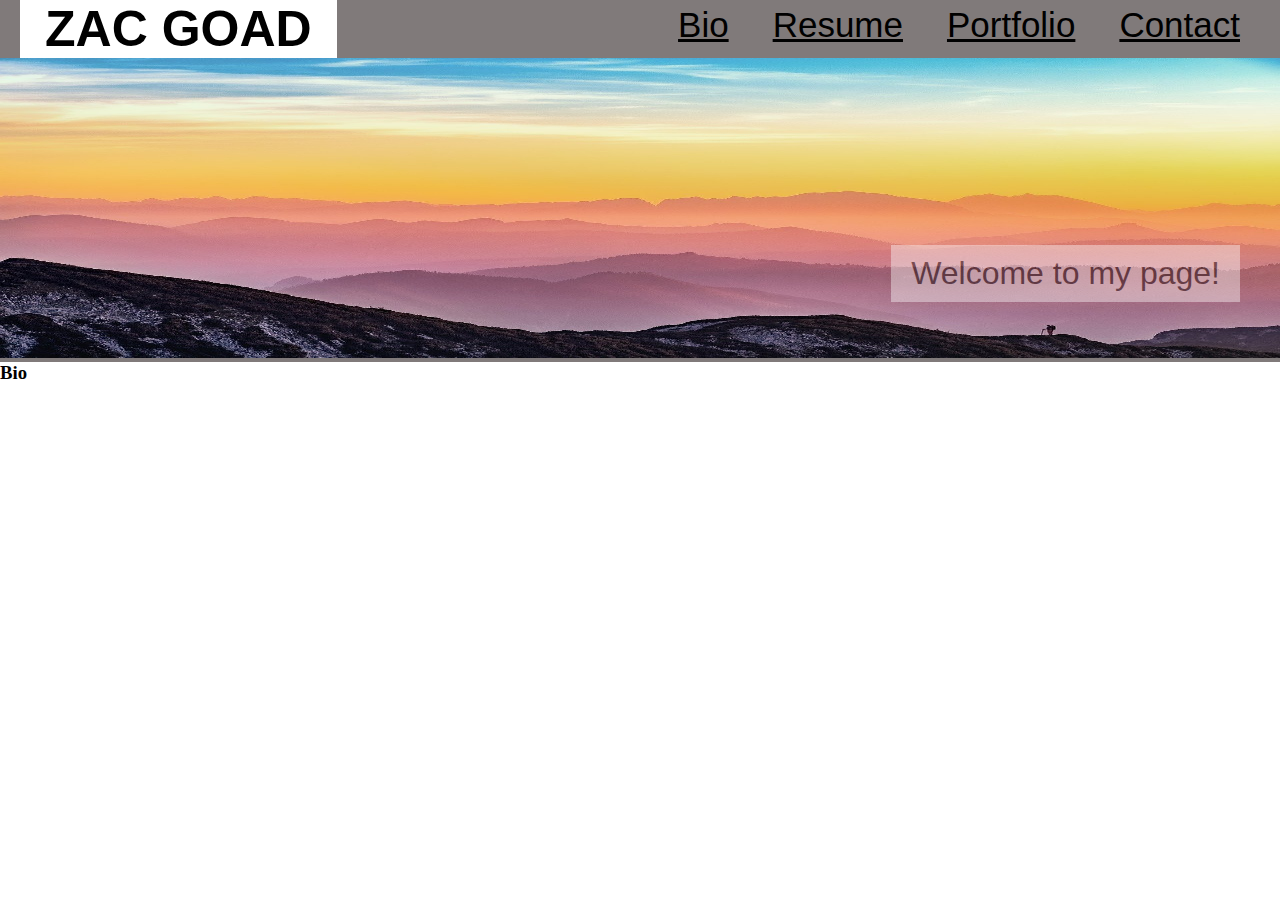
==== index.html @ 58ddbb9a "commit" ====
<!DOCTYPE html>
<html lang="en-us">

<head>
    <meta charset="UTF-8" />
    <link rel="stylesheet" href="./css/style.css">
    <title>Zac Goad Portfolio</title>
</head>

<body>
    <header>
        <h1>ZAC GOAD</h1>
            <nav>
                <ul>
                <li><a href="#">Bio</a></li>
                <li><a href="#">Resume</a></li>                  
                <li><a href="#">Portfolio</a></li>              
                <li><a href="#">Contact</a></li>
                </ul>
            </nav>
            <div>
                <img src="./images/mountains.jpg" alt="mountains">
                <p>Welcome to my page!</p>
            </div>
    </header>
    <section id="Bio" class="portfolio-body">
        <div>
            <h3>Bio</h3>
        </div>
        <div>
            <img src="">
        </div>

    </section>

</body>
---- css/style.css ----
* {
    box-sizing: border-box;
    padding: 0;
    margin: 0;
}

h1  {
    color: black;
    font-family: 'Gill Sans', sans-serif;
    padding: 25px;
    font-size: 50px;
    width: 100%;
    display: inline;
    background-color: white;
    margin: 20px;
}

header {
    background-color: rgb(128, 122, 122);
}

header nav {
    float: right;
    margin-right: 20px;
    height: 50px;
}

header nav ul li {
    margin: 20px;
    font-size: 35px;
    list-style-type: none;
    display: inline;
    line-height: 50px;
}
a {
    color: black;
    font-family: 'Gill Sans', sans-serif;
}

header div img {
    width: 100%;
    height: 300px;
}

header div {
    position: relative;
}

header div p {
    position: absolute;
    color: black;
    background-color: white;
    bottom: 60px;
    right: 40px;
    font-family: 'Gill Sans', sans-serif;
    padding: 10px 20px 10px 20px;
    font-size: 200%;
    opacity: 40%;
}
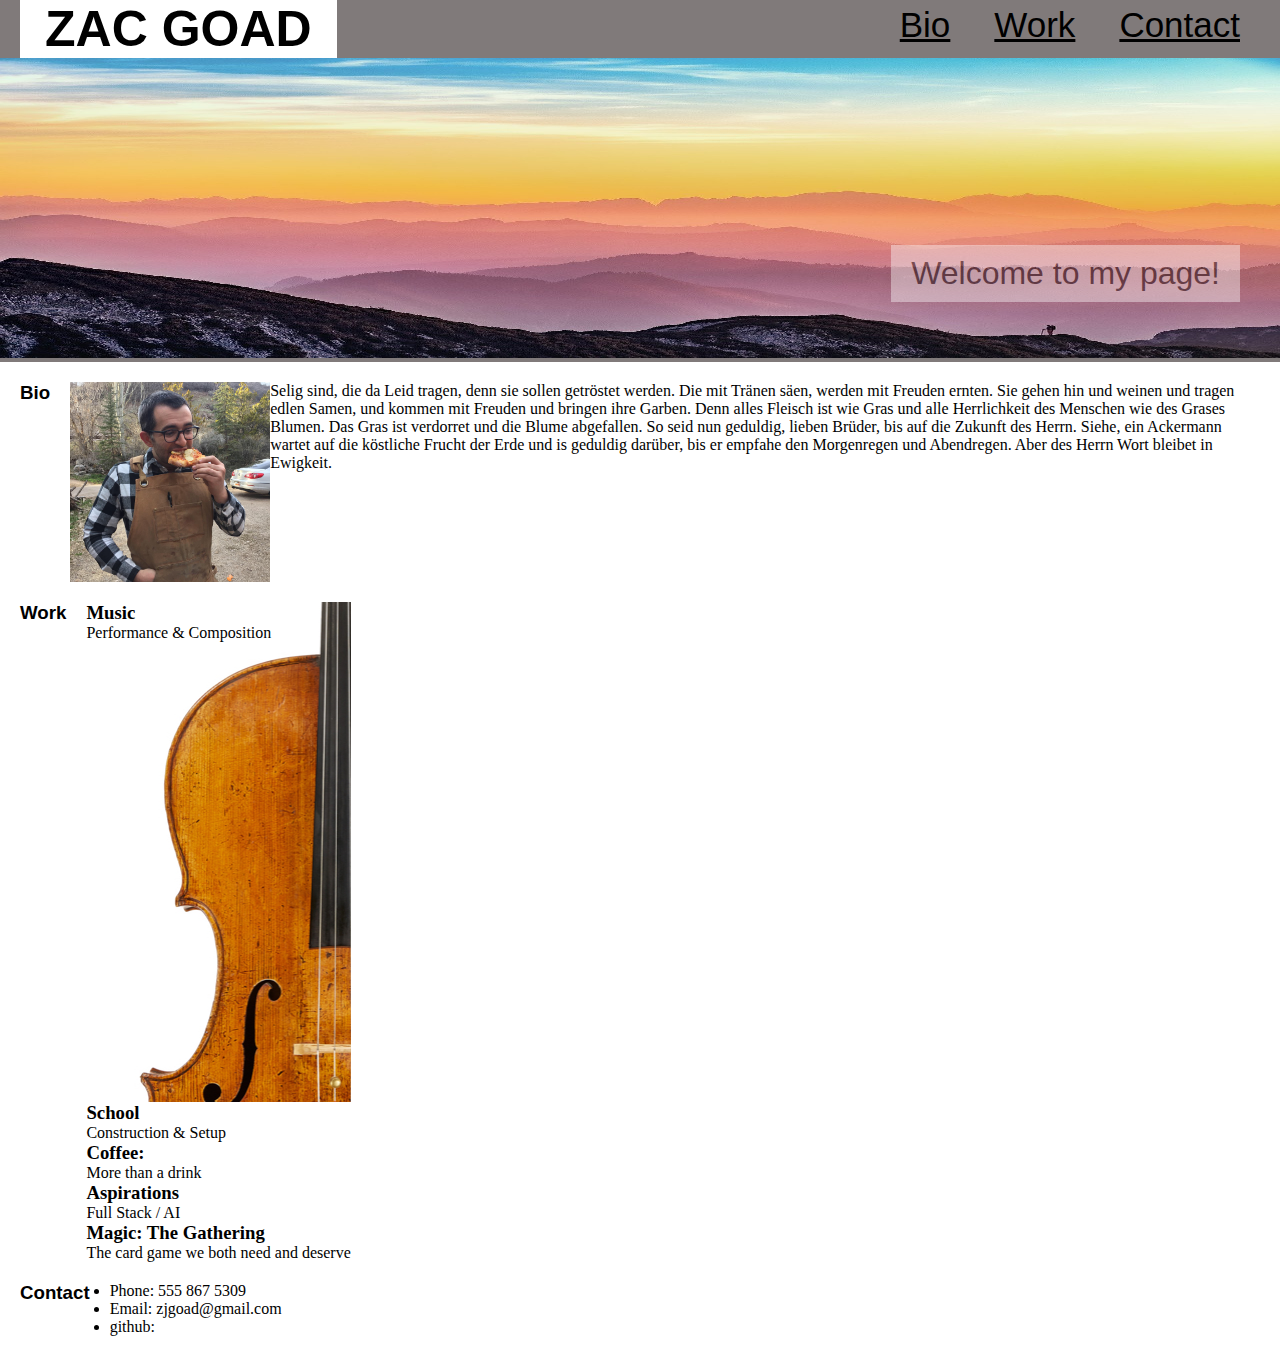
==== commit 04d15eee: "larger commit" ====
--- a/index.html
+++ b/index.html
@@ -12,10 +12,9 @@
         <h1>ZAC GOAD</h1>
             <nav>
                 <ul>
-                <li><a href="#">Bio</a></li>
-                <li><a href="#">Resume</a></li>                  
-                <li><a href="#">Portfolio</a></li>              
-                <li><a href="#">Contact</a></li>
+                <li><a href="#Bio">Bio</a></li>
+                <li><a href="#Work">Work</a></li>                                
+                <li><a href="#Contact">Contact</a></li>
                 </ul>
             </nav>
             <div>
@@ -24,13 +23,77 @@
             </div>
     </header>
     <section id="Bio" class="portfolio-body">
-        <div>
+        <div class="sectionid">
             <h3>Bio</h3>
         </div>
         <div>
-            <img src="">
+            <img src="./images/applepizza.JPG" alt="Zac eating pizza" class="mephoto">
         </div>
-
+        <p>
+            Selig sind, die da Leid tragen, denn sie sollen getröstet werden. Die mit Tränen säen, werden mit Freuden ernten.
+            Sie gehen hin und weinen und tragen edlen Samen, und kommen mit Freuden und bringen ihre Garben.
+            Denn alles Fleisch ist wie Gras und alle Herrlichkeit des Menschen wie des Grases Blumen. Das Gras ist verdorret und die Blume abgefallen.
+            So seid nun geduldig, lieben Brüder, bis auf die Zukunft des Herrn. Siehe, ein Ackermann wartet auf die köstliche Frucht der Erde und is geduldig darüber, bis er empfahe den Morgenregen und Abendregen.
+            Aber des Herrn Wort bleibet in Ewigkeit.
+        </p>
     </section>
-
-</body>+    <section id="Work" class="portfolio-body">
+        <div class="sectionid">
+            <h3>Work</h3>
+        </div>
+        <div class="cards">
+            <div id="music-card" class="main-card">
+                <a href="#" target="_blank"></a>
+                <div class="music-card-title">
+                    <h3>Music</h3>
+                    <p>Performance & Composition</p>
+                </div>
+            </div>
+            <div>
+                <div id="making-card" class="sub-card">
+                    <a href="#" target="_blank"></a>
+                    <div class="making-card-title">
+                        <h3>School</h3>
+                        <p>Construction & Setup</p>
+                    </div>
+                </div>
+            </div>
+            <div>
+                <div id="coffee-card" class="sub-card">
+                    <a href="#" target="_blank"></a>
+                    <div class="coffee-card-title">
+                        <h3>Coffee:</h3>
+                        <p>More than a drink</p>
+                    </div>
+                </div>
+            </div>
+            <div id="coding-card" class="sub-card">
+                <a href="#" target="_blank"></a>
+                <div class="coding-card-title">
+                    <h3>Aspirations</h3>
+                    <p>Full Stack / AI</p>
+                </div>
+            </div>
+            <div id="mtg-card" class="sub-card">
+                <a href="#" target="_blank"></a>
+                <div class="mtg-card-title">
+                    <h3>Magic: The Gathering</h3>
+                    <p>The card game we both need and deserve</p>
+                </div>
+            </div>
+        </div>
+    </section>
+    <section id="Contact" class="portfolio-body">
+        <div class="sectionid">
+            <h3>Contact</h3>
+        </div>
+        <div class="cards">
+            <ul>
+                <li>Phone: 555 867 5309</li>
+                <li>Email: zjgoad@gmail.com</li>
+                <li>github: <a href="https://github.com/zjg39"></a></li>
+            </ul>
+        </div>
+    </section>
+</body>
+</html>--- a/css/style.css
+++ b/css/style.css
@@ -56,4 +56,42 @@
     padding: 10px 20px 10px 20px;
     font-size: 200%;
     opacity: 40%;
+}
+
+.mephoto {
+    max-width: 200px;
+    height: auto;
+    float: left;
+}
+
+.sectionid {
+    text-align: right;
+    font-family: 'Gill Sans', sans-serif;
+    color: black;
+    padding-right: 20px;
+    font-size: 100%;
+}
+
+.portfolio-body {
+    display: flex;
+    flex-direction: row;
+    justify-content: flex-start;
+    margin: 20px;
+    width: auto;
+}
+
+.main-card {
+    display: flex;
+    position: relative;
+    height: 500px;
+    width: 100%;
+}
+
+.main-card:hover{
+    box-shadow: gray;
+}
+
+#music-card {
+    background-image: url(../images/tecchlercello.jpeg);
+    
 }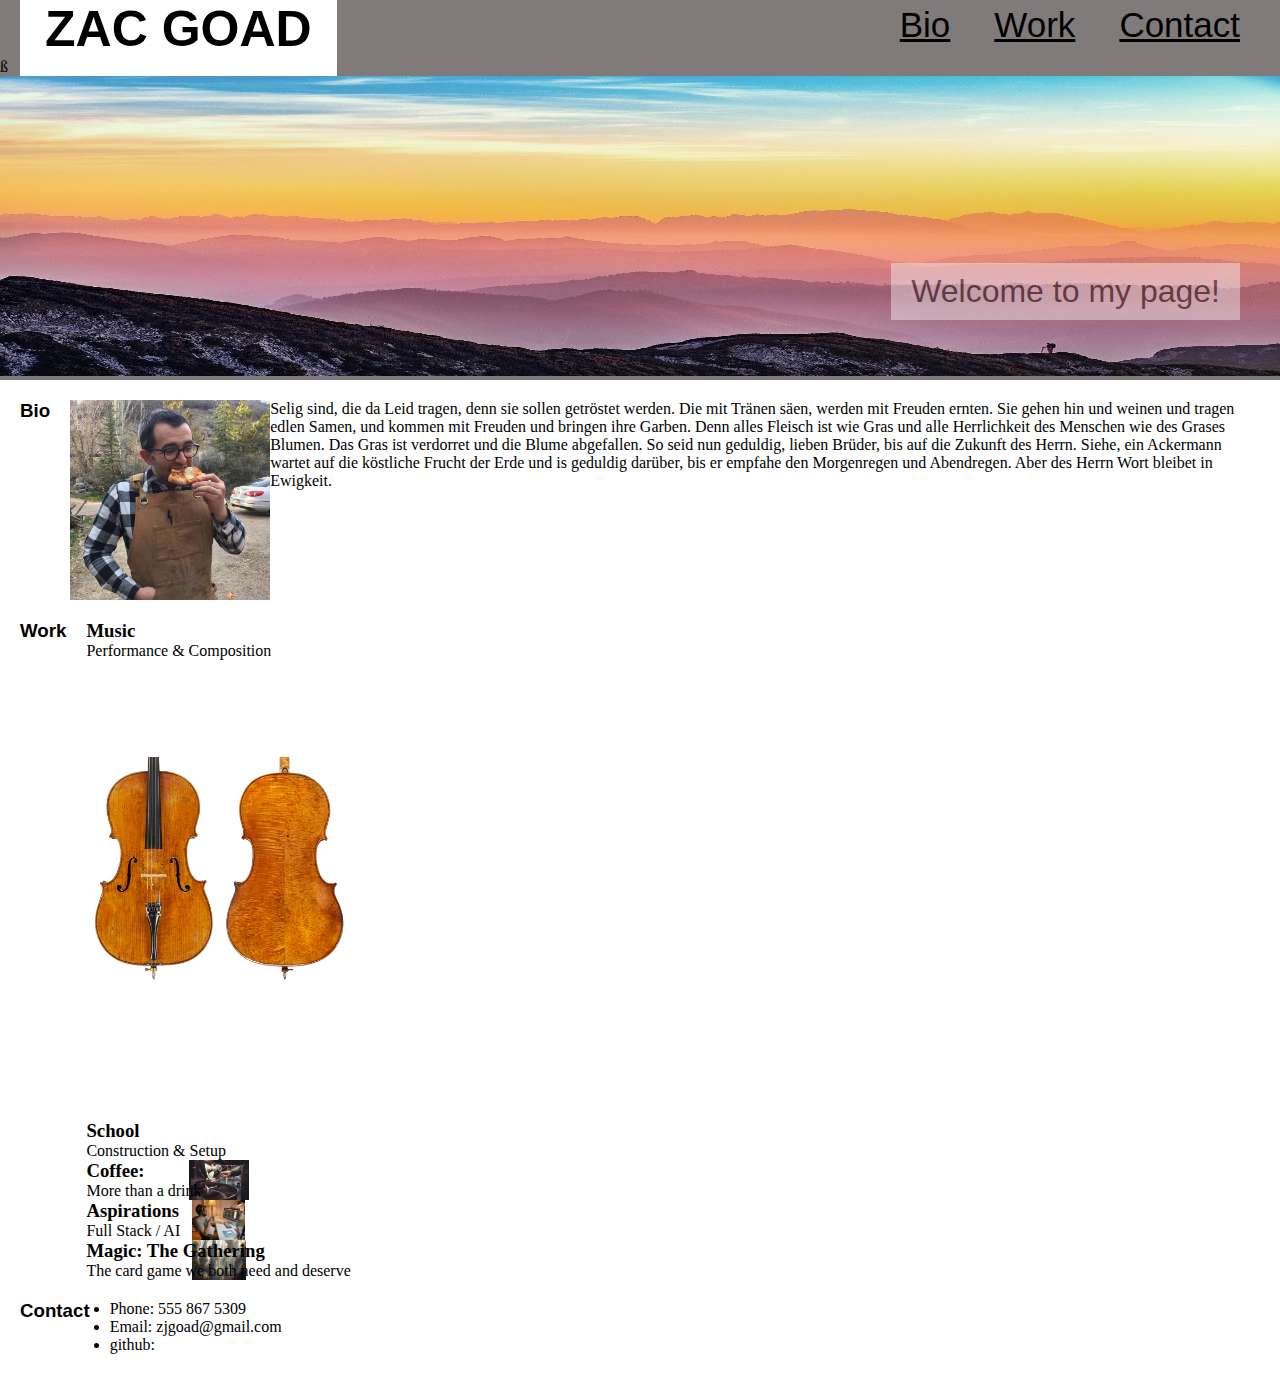
==== commit 26d473a5: "pictures" ====
--- a/index.html
+++ b/index.html
@@ -17,7 +17,7 @@
                 <li><a href="#Contact">Contact</a></li>
                 </ul>
             </nav>
-            <div>
+            <div>ß
                 <img src="./images/mountains.jpg" alt="mountains">
                 <p>Welcome to my page!</p>
             </div>
--- a/css/style.css
+++ b/css/style.css
@@ -85,13 +85,47 @@
     position: relative;
     height: 500px;
     width: 100%;
+    border-width: 5px solid;
+    border-color: honeydew;
+    box-shadow: inset rgb(185, 219, 230)
+
 }
 
 .main-card:hover{
-    box-shadow: gray;
+    box-shadow: none;
 }
 
 #music-card {
     background-image: url(../images/tecchlercello.jpeg);
-    
+    background-repeat: no-repeat;
+    background-size: contain;
+    background-position: center;
+}ß
+
+#making-card {
+    background-image: url(../images/stradpainting.jpeg);
+    background-repeat: no-repeat;
+    background-size: contain;
+    background-position: center;
+}
+
+#coffee-card {
+    background-image: url(../images/roaster.jpeg);
+    background-repeat: no-repeat;
+    background-size: contain;
+    background-position: center;
+}
+
+#coding-card {
+    background-image: url(../images/codingshot2.jpeg);
+    background-repeat: no-repeat;
+    background-size: contain;
+    background-position: center;
+}
+
+#mtg-card {
+    background-image: url(../images/ravnica.png);
+    background-repeat: no-repeat;
+    background-size: contain;
+    background-position: center;
 }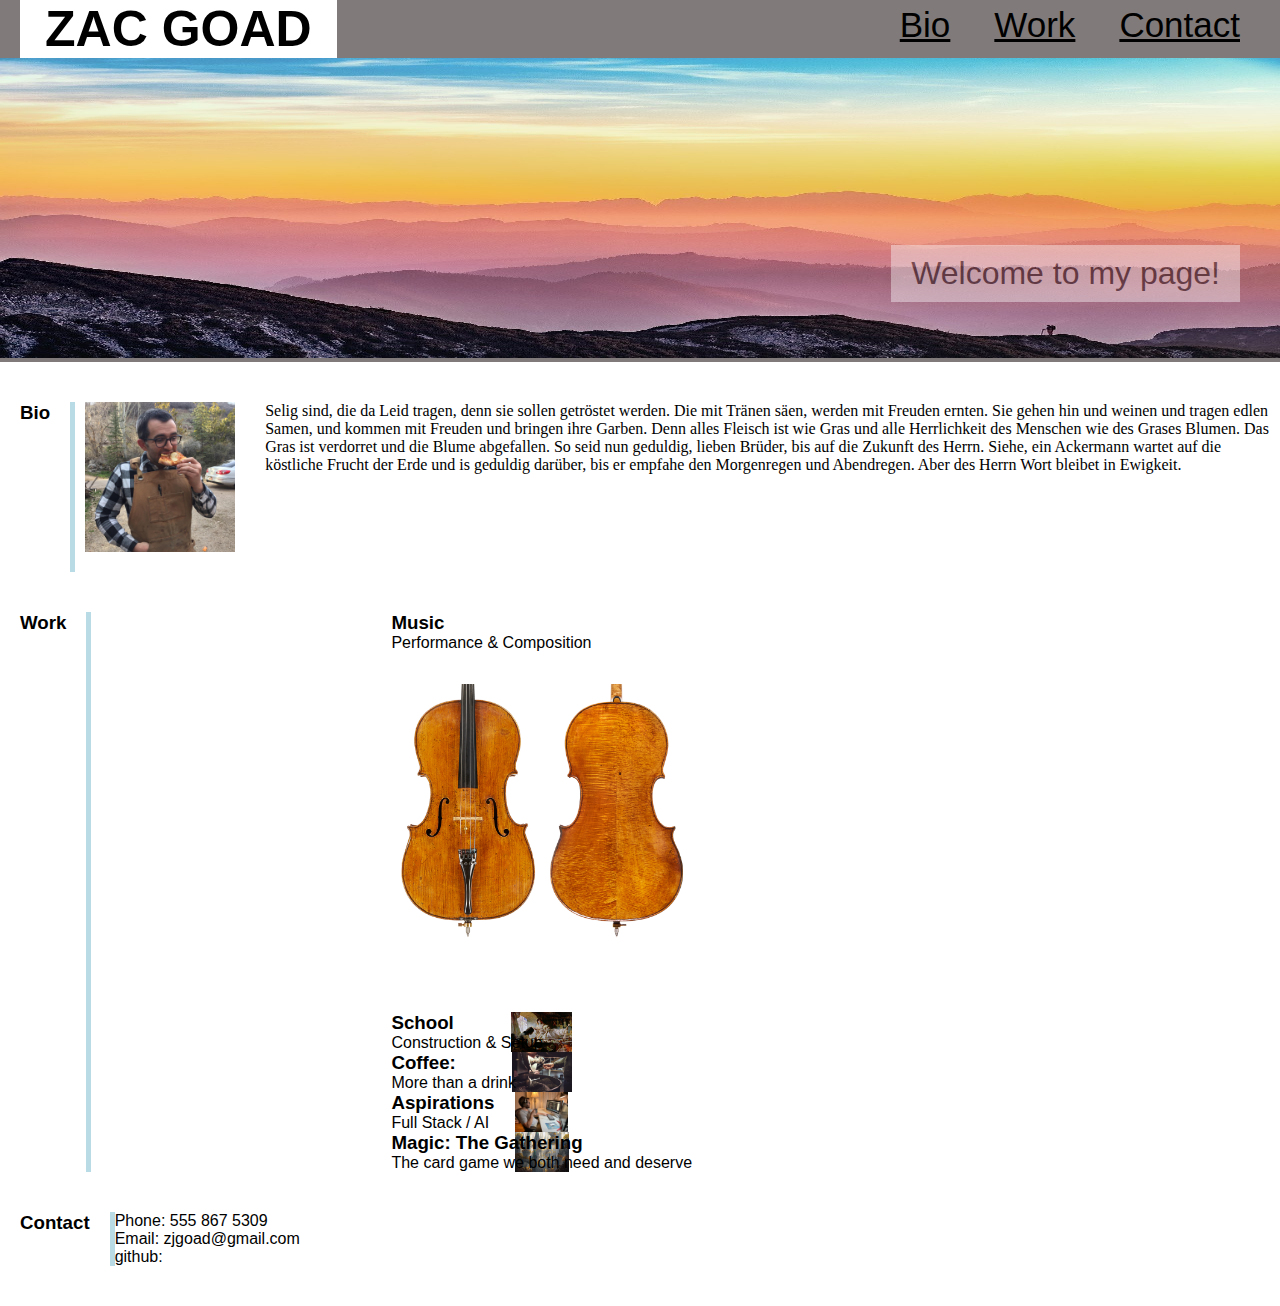
==== commit bd6c964d: "images added, flex" ====
--- a/index.html
+++ b/index.html
@@ -17,7 +17,7 @@
                 <li><a href="#Contact">Contact</a></li>
                 </ul>
             </nav>
-            <div>ß
+            <div>
                 <img src="./images/mountains.jpg" alt="mountains">
                 <p>Welcome to my page!</p>
             </div>
@@ -29,7 +29,7 @@
         <div>
             <img src="./images/applepizza.JPG" alt="Zac eating pizza" class="mephoto">
         </div>
-        <p>
+        <p id="biotext">
             Selig sind, die da Leid tragen, denn sie sollen getröstet werden. Die mit Tränen säen, werden mit Freuden ernten.
             Sie gehen hin und weinen und tragen edlen Samen, und kommen mit Freuden und bringen ihre Garben.
             Denn alles Fleisch ist wie Gras und alle Herrlichkeit des Menschen wie des Grases Blumen. Das Gras ist verdorret und die Blume abgefallen.
@@ -46,7 +46,7 @@
                 <a href="#" target="_blank"></a>
                 <div class="music-card-title">
                     <h3>Music</h3>
-                    <p>Performance & Composition</p>
+                        <p>Performance & Composition</p>
                 </div>
             </div>
             <div>
@@ -54,7 +54,7 @@
                     <a href="#" target="_blank"></a>
                     <div class="making-card-title">
                         <h3>School</h3>
-                        <p>Construction & Setup</p>
+                            <p>Construction & Setup</p>
                     </div>
                 </div>
             </div>
@@ -63,7 +63,7 @@
                     <a href="#" target="_blank"></a>
                     <div class="coffee-card-title">
                         <h3>Coffee:</h3>
-                        <p>More than a drink</p>
+                            <p>More than a drink</p>
                     </div>
                 </div>
             </div>
@@ -71,14 +71,14 @@
                 <a href="#" target="_blank"></a>
                 <div class="coding-card-title">
                     <h3>Aspirations</h3>
-                    <p>Full Stack / AI</p>
+                        <p>Full Stack / AI</p>
                 </div>
             </div>
             <div id="mtg-card" class="sub-card">
                 <a href="#" target="_blank"></a>
                 <div class="mtg-card-title">
                     <h3>Magic: The Gathering</h3>
-                    <p>The card game we both need and deserve</p>
+                        <p>The card game we both need and deserve</p>
                 </div>
             </div>
         </div>
@@ -87,8 +87,7 @@
         <div class="sectionid">
             <h3>Contact</h3>
         </div>
-        <div class="cards">
-            <ul>
+            <ul class="contactpoints">
                 <li>Phone: 555 867 5309</li>
                 <li>Email: zjgoad@gmail.com</li>
                 <li>github: <a href="https://github.com/zjg39"></a></li>
--- a/css/style.css
+++ b/css/style.css
@@ -13,6 +13,12 @@
     display: inline;
     background-color: white;
     margin: 20px;
+}
+
+h1:hover {
+    background-color: black;
+    color: white;
+    transition-duration: .5s;
 }
 
 header {
@@ -37,6 +43,11 @@
     font-family: 'Gill Sans', sans-serif;
 }
 
+a:hover {
+    color: white;
+    transition-duration: .25s;
+}
+
 header div img {
     width: 100%;
     height: 300px;
@@ -58,32 +69,53 @@
     opacity: 40%;
 }
 
+header div p:hover {
+    opacity: 80%;
+    transition-duration: .5;
+}
+
+section h3 {
+    padding-right: 20px;
+}
+
+h3 p {
+    font-size: 80%;
+}
 .mephoto {
-    max-width: 200px;
+    max-width: 150px;
     height: auto;
     float: left;
+    margin: 0px 10px 20px 10px;
 }
 
 .sectionid {
-    text-align: right;
+    border-right: 5px solid rgb(185, 219, 230);
+    max-width: 30%;
     font-family: 'Gill Sans', sans-serif;
-    color: black;
-    padding-right: 20px;
-    font-size: 100%;
 }
 
 .portfolio-body {
     display: flex;
     flex-direction: row;
-    justify-content: flex-start;
-    margin: 20px;
+    justify-content: left;
     width: auto;
+    padding-left: 20px;
+    margin: 40px auto;
+}
+
+.cards {
+    display: flex;
+    flex-direction: column;
+    flex-wrap: wrap;
+    justify-content: center;
+    padding-left: 300px;
+    font-family: 'Gill Sans', sans-serif;
 }
 
 .main-card {
     display: flex;
     position: relative;
-    height: 500px;
+    height: 400px;
     width: 100%;
     border-width: 5px solid;
     border-color: honeydew;
@@ -95,12 +127,36 @@
     box-shadow: none;
 }
 
+.sub-card {
+    position: relative;
+    height: 200 px;
+    display: flex;
+    flex-direction: column;
+    border-width: 5px solid;
+    border-color: honeydew;
+    box-shadow: inset rgb(185, 219, 230);
+    justify-content: space-around;
+}
+
+.sub-card:hover {
+    box-shadow: none;
+}
+
+.contactpoints {
+    list-style-type: none;
+    font-family: 'Gill Sans', sans-serif;
+    justify-content: center;
+}
+
+#biotext {
+    padding-left: 20px;
+}
 #music-card {
     background-image: url(../images/tecchlercello.jpeg);
     background-repeat: no-repeat;
     background-size: contain;
     background-position: center;
-}ß
+}
 
 #making-card {
     background-image: url(../images/stradpainting.jpeg);
@@ -128,4 +184,4 @@
     background-repeat: no-repeat;
     background-size: contain;
     background-position: center;
-}+}
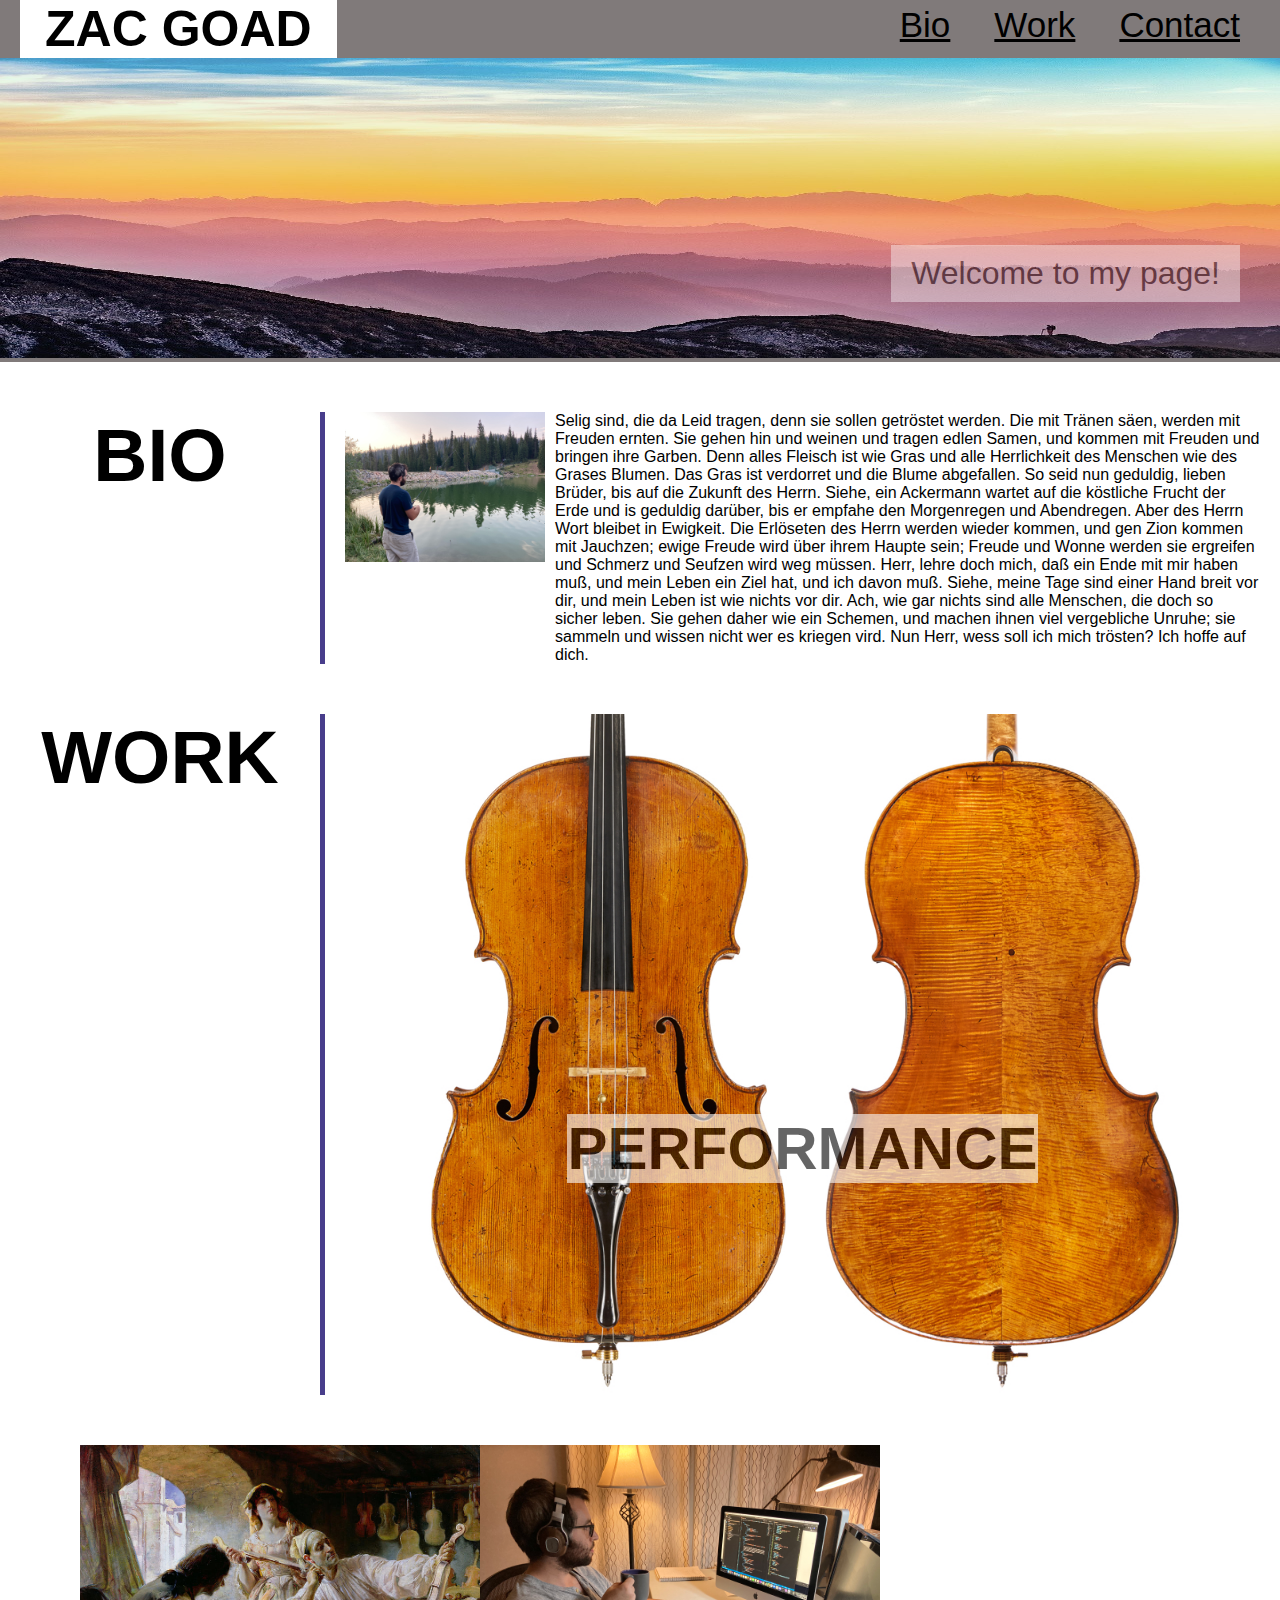
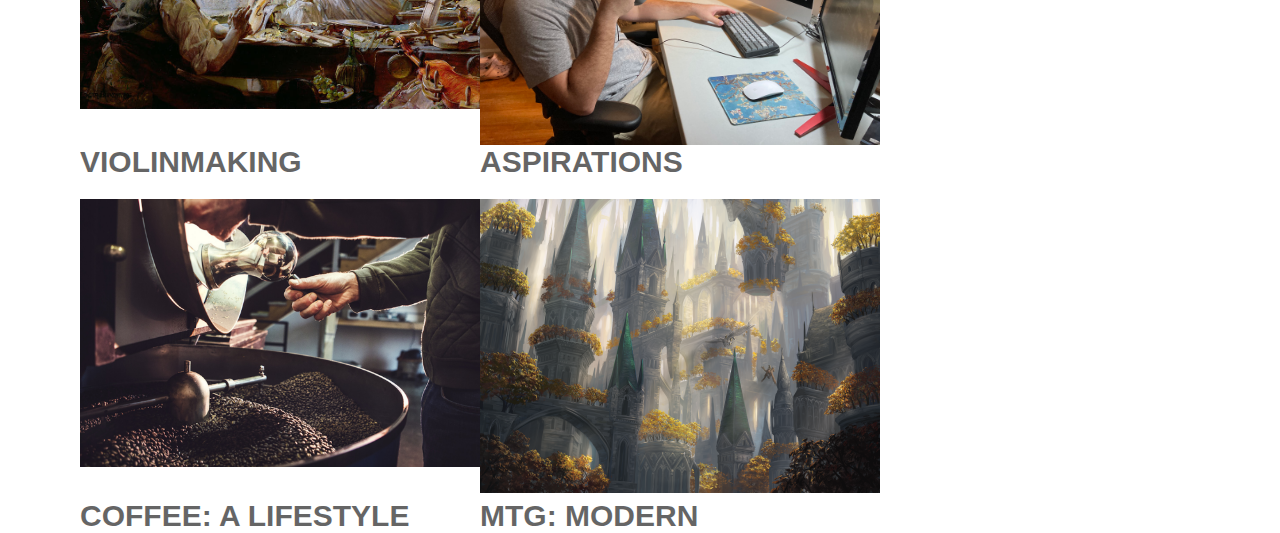
==== commit c312301a: "sunday commit" ====
--- a/index.html
+++ b/index.html
@@ -22,77 +22,60 @@
                 <p>Welcome to my page!</p>
             </div>
     </header>
-    <section id="Bio" class="portfolio-body">
-        <div class="sectionid">
-            <h3>Bio</h3>
-        </div>
-        <div>
-            <img src="./images/applepizza.JPG" alt="Zac eating pizza" class="mephoto">
-        </div>
-        <p id="biotext">
-            Selig sind, die da Leid tragen, denn sie sollen getröstet werden. Die mit Tränen säen, werden mit Freuden ernten.
-            Sie gehen hin und weinen und tragen edlen Samen, und kommen mit Freuden und bringen ihre Garben.
-            Denn alles Fleisch ist wie Gras und alle Herrlichkeit des Menschen wie des Grases Blumen. Das Gras ist verdorret und die Blume abgefallen.
-            So seid nun geduldig, lieben Brüder, bis auf die Zukunft des Herrn. Siehe, ein Ackermann wartet auf die köstliche Frucht der Erde und is geduldig darüber, bis er empfahe den Morgenregen und Abendregen.
-            Aber des Herrn Wort bleibet in Ewigkeit.
-        </p>
-    </section>
-    <section id="Work" class="portfolio-body">
-        <div class="sectionid">
-            <h3>Work</h3>
-        </div>
-        <div class="cards">
-            <div id="music-card" class="main-card">
-                <a href="#" target="_blank"></a>
-                <div class="music-card-title">
-                    <h3>Music</h3>
-                        <p>Performance & Composition</p>
+    <main>
+        <section class="mobilecolumn rowdesktop">
+            <div class="width25">
+                <h2>BIO</h2>
+            </div>
+                    <div class="biorow">
+                        <img class="mephoto" src="./images/fishing.jpeg">
+                        <p>
+                            Selig sind, die da Leid tragen, denn sie sollen getröstet werden. Die mit Tränen säen, werden mit Freuden ernten.
+                            Sie gehen hin und weinen und tragen edlen Samen, und kommen mit Freuden und bringen ihre Garben.
+                            Denn alles Fleisch ist wie Gras und alle Herrlichkeit des Menschen wie des Grases Blumen. Das Gras ist verdorret und die Blume abgefallen.
+                            So seid nun geduldig, lieben Brüder, bis auf die Zukunft des Herrn. Siehe, ein Ackermann wartet auf die köstliche Frucht der Erde und is geduldig darüber, bis er empfahe den Morgenregen und Abendregen.
+                            Aber des Herrn Wort bleibet in Ewigkeit. Die Erlöseten des Herrn werden wieder kommen, und gen Zion kommen mit Jauchzen; ewige Freude wird 
+                            über ihrem Haupte sein; Freude und Wonne werden sie ergreifen und Schmerz und Seufzen wird weg müssen.
+                            Herr, lehre doch mich, daß ein Ende mit mir haben muß, und mein Leben ein Ziel hat, und ich davon muß.
+                            Siehe, meine Tage sind einer Hand breit vor dir, und mein Leben ist wie nichts vor dir.
+                            Ach, wie gar nichts sind alle Menschen, die doch so sicher leben. Sie gehen daher wie ein Schemen, und machen ihnen viel vergebliche Unruhe; sie sammeln und wissen nicht wer es kriegen vird. Nun Herr, wess soll ich mich trösten? Ich hoffe auf dich.
+                        </p>
+                    </div>
+        </section>
+        <section class="mobilecolumn rowdesktop">
+            <div class="width25">
+                <h2>WORK</h2>
+            </div>
+                <div class="musicrow">
+                    <h3 class="overlaytextboxmain">PERFORMANCE</h3>
+                    <img class="musicphoto" src="./images/tecchlercello.jpeg">
+                </div>
+        </section>
+        <section>
+                <div class="secondrow">
+                    <div class="violinmakingbox">
+                        <h3 class="overlaytextboxsub">VIOLINMAKING</h3>
+                        <img class="stradivariphoto" src="./images/stradpainting.jpeg">
+                    </div>
+                    <div class="codingbox">
+                        <h3 class="overlaytextboxsub">ASPIRATIONS</h3>
+                        <img class="codingphoto" src="./images/codingshot2.jpeg">
+                    </div>
+                </div>
+        </section>
+        <section>
+            <div class="thirdrow">
+                <div class="coffeebox">
+                    <h3 class="overlaytextboxsub">COFFEE: A LIFESTYLE</h3>
+                    <img class="coffeephoto" src="./images/roaster.jpeg">
+                </div>
+                <div class="mtgbox">
+                    <h3 class="overlaytextboxsub">MTG: MODERN</h3>
+                    <img class="magicphoto" src="./images/ravnica.png">
                 </div>
             </div>
-            <div>
-                <div id="making-card" class="sub-card">
-                    <a href="#" target="_blank"></a>
-                    <div class="making-card-title">
-                        <h3>School</h3>
-                            <p>Construction & Setup</p>
-                    </div>
-                </div>
-            </div>
-            <div>
-                <div id="coffee-card" class="sub-card">
-                    <a href="#" target="_blank"></a>
-                    <div class="coffee-card-title">
-                        <h3>Coffee:</h3>
-                            <p>More than a drink</p>
-                    </div>
-                </div>
-            </div>
-            <div id="coding-card" class="sub-card">
-                <a href="#" target="_blank"></a>
-                <div class="coding-card-title">
-                    <h3>Aspirations</h3>
-                        <p>Full Stack / AI</p>
-                </div>
-            </div>
-            <div id="mtg-card" class="sub-card">
-                <a href="#" target="_blank"></a>
-                <div class="mtg-card-title">
-                    <h3>Magic: The Gathering</h3>
-                        <p>The card game we both need and deserve</p>
-                </div>
-            </div>
-        </div>
-    </section>
-    <section id="Contact" class="portfolio-body">
-        <div class="sectionid">
-            <h3>Contact</h3>
-        </div>
-            <ul class="contactpoints">
-                <li>Phone: 555 867 5309</li>
-                <li>Email: zjgoad@gmail.com</li>
-                <li>github: <a href="https://github.com/zjg39"></a></li>
-            </ul>
-        </div>
-    </section>
+        </section>
+
+    </main>
 </body>
 </html>--- a/css/style.css
+++ b/css/style.css
@@ -3,6 +3,9 @@
     padding: 0;
     margin: 0;
 }
+
+/* This code affects the header section: the name, links, "mountain" background strip,
+and anything else in that general area. */
 
 h1  {
     color: black;
@@ -74,114 +77,118 @@
     transition-duration: .5;
 }
 
-section h3 {
-    padding-right: 20px;
+
+/* This code affects everything below the header and "mountain" background strip */
+
+.rowdesktop {
+    display: flex;
+    align-items: flex-start;
+    flex-direction: row;
+    margin-top: 50px;
 }
 
-h3 p {
-    font-size: 80%;
-}
-.mephoto {
-    max-width: 150px;
-    height: auto;
-    float: left;
-    margin: 0px 10px 20px 10px;
+.secondrow {
+    display: flex;
+    align-items: flex-start;
+    flex-direction: row;
+    margin-top: 50px;
+    justify-content: center;
+    width: 75%;
 }
 
-.sectionid {
-    border-right: 5px solid rgb(185, 219, 230);
-    max-width: 30%;
-    font-family: 'Gill Sans', sans-serif;
+.thirdrow {
+    display: flex;
+    align-items: flex-start;
+    flex-direction: row;
+    margin-top: 50px;
+    justify-content: center;
+    width: 75%;
 }
 
-.portfolio-body {
+
+.width25 {
+    width: 25%;
+    justify-content: center;
+    font-family: 'Gill Sans', sans-serif;
+    display: flex;
+    font-size: 50px;
+}
+
+.biorow {
     display: flex;
     flex-direction: row;
-    justify-content: left;
-    width: auto;
-    padding-left: 20px;
-    margin: 40px auto;
+    border-left: 5px solid darkslateblue;
+    color: black;
+    font-family: 'Gill Sans', sans-serif;
+    padding: 0px 20px;
+    width: 75%;
 }
 
-.cards {
-    display: flex;
-    flex-direction: column;
-    flex-wrap: wrap;
-    justify-content: center;
-    padding-left: 300px;
-    font-family: 'Gill Sans', sans-serif;
+.mephoto {
+    max-width: 200px;
+    margin: 0px 10px 10px 0px;
+    max-height: 150px;
 }
 
-.main-card {
+.musicrow {
     display: flex;
-    position: relative;
-    height: 400px;
-    width: 100%;
-    border-width: 5px solid;
-    border-color: honeydew;
-    box-shadow: inset rgb(185, 219, 230)
+    flex-direction: row;
+    justify-content: center;
+    border-left: 5px solid darkslateblue;
+    width: 75%;
 
 }
-
-.main-card:hover{
-    box-shadow: none;
+.musicphoto {
+    max-width: 800px;
+    max-height: auto;
 }
 
-.sub-card {
-    position: relative;
-    height: 200 px;
-    display: flex;
-    flex-direction: column;
-    border-width: 5px solid;
-    border-color: honeydew;
-    box-shadow: inset rgb(185, 219, 230);
-    justify-content: space-around;
+.overlaytextboxmain {
+    font-family: 'Gill Sans', sans-serif;
+    color: black;
+    font-size: 60px;
+    background-color: white;
+    opacity: 60%;
+    position: absolute;
+    margin-top: 400px;
 }
 
-.sub-card:hover {
-    box-shadow: none;
+.overlaytextboxmain:hover {
+    opacity: 100%;
+    transition-duration: .5s;
 }
 
-.contactpoints {
-    list-style-type: none;
+.overlaytextboxsub {
     font-family: 'Gill Sans', sans-serif;
-    justify-content: center;
+    color: black;
+    font-size: 30px;
+    background-color: white;
+    opacity: 60%;
+    position: absolute;
+    margin-top: 300px;
 }
 
-#biotext {
-    padding-left: 20px;
-}
-#music-card {
-    background-image: url(../images/tecchlercello.jpeg);
-    background-repeat: no-repeat;
-    background-size: contain;
-    background-position: center;
+.overlaytextboxsub:hover {
+    opacity: 100%;
+    transition-duration: .5s;
 }
 
-#making-card {
-    background-image: url(../images/stradpainting.jpeg);
-    background-repeat: no-repeat;
-    background-size: contain;
-    background-position: center;
+.stradivariphoto {
+    max-width: 400px;
+    max-height: auto;
 }
 
-#coffee-card {
-    background-image: url(../images/roaster.jpeg);
-    background-repeat: no-repeat;
-    background-size: contain;
-    background-position: center;
+.codingphoto {
+    max-width: 400px;
+    max-height: auto;
 }
 
-#coding-card {
-    background-image: url(../images/codingshot2.jpeg);
-    background-repeat: no-repeat;
-    background-size: contain;
-    background-position: center;
+.coffeephoto {
+    max-width: 400px;
+    max-height: auto;
 }
 
-#mtg-card {
-    background-image: url(../images/ravnica.png);
-    background-repeat: no-repeat;
-    background-size: contain;
-    background-position: center;
-}
+.magicphoto {
+    max-width: 400px;
+    max-height: auto;
+}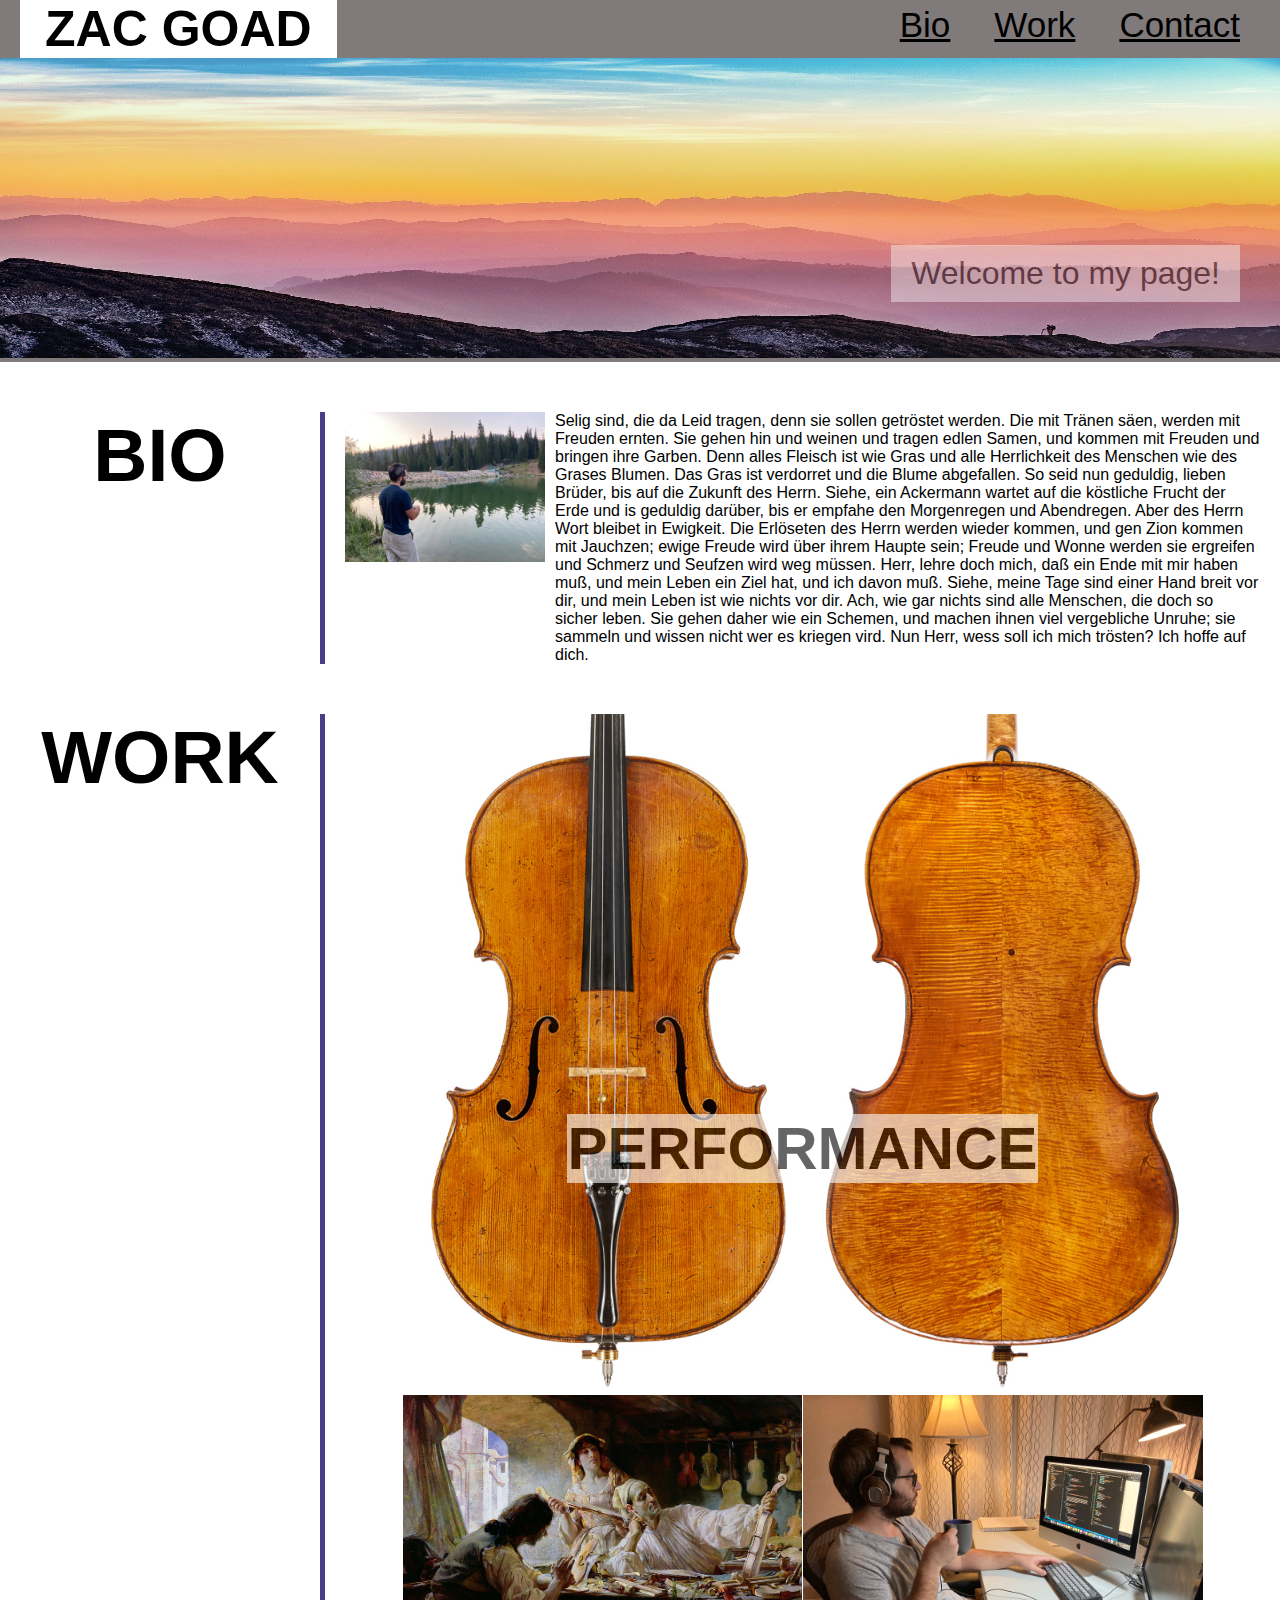
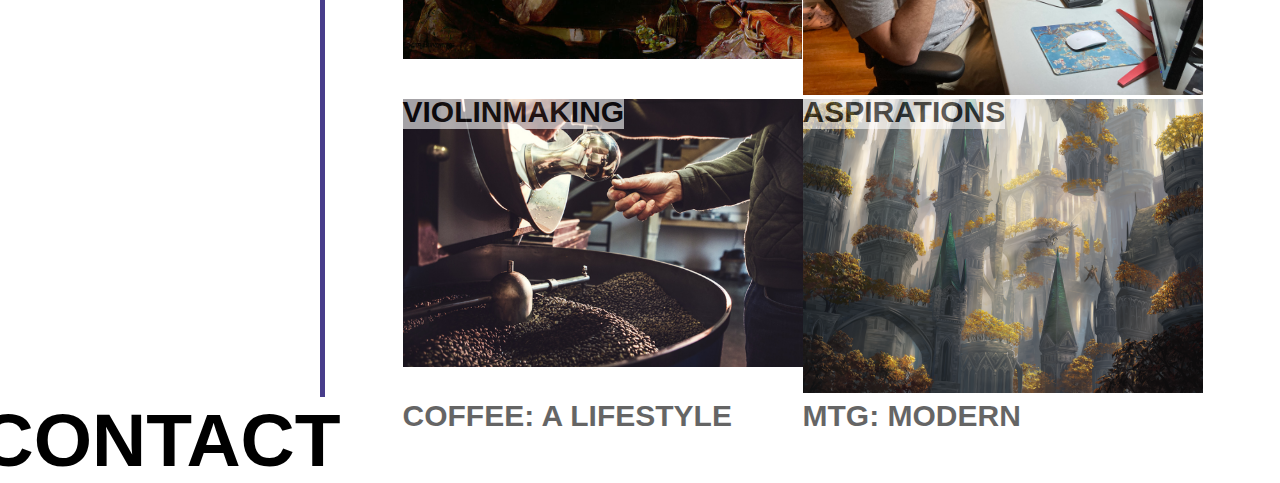
==== commit 2c3db219: "monday morning commit" ====
--- a/index.html
+++ b/index.html
@@ -8,74 +8,79 @@
 </head>
 
 <body>
-    <header>
-        <h1>ZAC GOAD</h1>
-            <nav>
-                <ul>
-                <li><a href="#Bio">Bio</a></li>
-                <li><a href="#Work">Work</a></li>                                
-                <li><a href="#Contact">Contact</a></li>
-                </ul>
-            </nav>
-            <div>
-                <img src="./images/mountains.jpg" alt="mountains">
-                <p>Welcome to my page!</p>
-            </div>
-    </header>
-    <main>
-        <section class="mobilecolumn rowdesktop">
-            <div class="width25">
-                <h2>BIO</h2>
-            </div>
-                    <div class="biorow">
-                        <img class="mephoto" src="./images/fishing.jpeg">
-                        <p>
-                            Selig sind, die da Leid tragen, denn sie sollen getröstet werden. Die mit Tränen säen, werden mit Freuden ernten.
-                            Sie gehen hin und weinen und tragen edlen Samen, und kommen mit Freuden und bringen ihre Garben.
-                            Denn alles Fleisch ist wie Gras und alle Herrlichkeit des Menschen wie des Grases Blumen. Das Gras ist verdorret und die Blume abgefallen.
-                            So seid nun geduldig, lieben Brüder, bis auf die Zukunft des Herrn. Siehe, ein Ackermann wartet auf die köstliche Frucht der Erde und is geduldig darüber, bis er empfahe den Morgenregen und Abendregen.
-                            Aber des Herrn Wort bleibet in Ewigkeit. Die Erlöseten des Herrn werden wieder kommen, und gen Zion kommen mit Jauchzen; ewige Freude wird 
-                            über ihrem Haupte sein; Freude und Wonne werden sie ergreifen und Schmerz und Seufzen wird weg müssen.
-                            Herr, lehre doch mich, daß ein Ende mit mir haben muß, und mein Leben ein Ziel hat, und ich davon muß.
-                            Siehe, meine Tage sind einer Hand breit vor dir, und mein Leben ist wie nichts vor dir.
-                            Ach, wie gar nichts sind alle Menschen, die doch so sicher leben. Sie gehen daher wie ein Schemen, und machen ihnen viel vergebliche Unruhe; sie sammeln und wissen nicht wer es kriegen vird. Nun Herr, wess soll ich mich trösten? Ich hoffe auf dich.
-                        </p>
+        <header>
+            <h1>ZAC GOAD</h1>
+                <nav>
+                    <ul>
+                    <li><a href="#Bio">Bio</a></li>
+                    <li><a href="#Work">Work</a></li>                                
+                    <li><a href="#Contact">Contact</a></li>
+                    </ul>
+                </nav>
+                <div>
+                    <img src="./images/mountains.jpg" alt="mountains">
+                    <p>Welcome to my page!</p>
+                </div>
+        </header>
+        <main>
+            <section class="mobilecolumn rowdesktop">
+                <div class="width25">
+                    <h2>BIO</h2>
+                </div>
+                        <div class="biorow">
+                            <img class="mephoto" src="./images/fishing.jpeg">
+                            <p>
+                                Selig sind, die da Leid tragen, denn sie sollen getröstet werden. Die mit Tränen säen, werden mit Freuden ernten.
+                                Sie gehen hin und weinen und tragen edlen Samen, und kommen mit Freuden und bringen ihre Garben.
+                                Denn alles Fleisch ist wie Gras und alle Herrlichkeit des Menschen wie des Grases Blumen. Das Gras ist verdorret und die Blume abgefallen.
+                                So seid nun geduldig, lieben Brüder, bis auf die Zukunft des Herrn. Siehe, ein Ackermann wartet auf die köstliche Frucht der Erde und is geduldig darüber, bis er empfahe den Morgenregen und Abendregen.
+                                Aber des Herrn Wort bleibet in Ewigkeit. Die Erlöseten des Herrn werden wieder kommen, und gen Zion kommen mit Jauchzen; ewige Freude wird 
+                                über ihrem Haupte sein; Freude und Wonne werden sie ergreifen und Schmerz und Seufzen wird weg müssen.
+                                Herr, lehre doch mich, daß ein Ende mit mir haben muß, und mein Leben ein Ziel hat, und ich davon muß.
+                                Siehe, meine Tage sind einer Hand breit vor dir, und mein Leben ist wie nichts vor dir.
+                                Ach, wie gar nichts sind alle Menschen, die doch so sicher leben. Sie gehen daher wie ein Schemen, und machen ihnen viel vergebliche Unruhe; sie sammeln und wissen nicht wer es kriegen vird. Nun Herr, wess soll ich mich trösten? Ich hoffe auf dich.
+                            </p>
+                        </div>
+            </section>
+            <section class="mobilecolumn rowdesktop">
+                <div class="width25">
+                    <h2>WORK</h2>
+                </div>
+                    <div class="musicrow">
+                        <h3 class="overlaytextboxmain">PERFORMANCE</h3>
+                        <img class="musicphoto" src="./images/tecchlercello.jpeg">
                     </div>
-        </section>
-        <section class="mobilecolumn rowdesktop">
-            <div class="width25">
-                <h2>WORK</h2>
-            </div>
-                <div class="musicrow">
-                    <h3 class="overlaytextboxmain">PERFORMANCE</h3>
-                    <img class="musicphoto" src="./images/tecchlercello.jpeg">
-                </div>
-        </section>
-        <section>
-                <div class="secondrow">
-                    <div class="violinmakingbox">
-                        <h3 class="overlaytextboxsub">VIOLINMAKING</h3>
-                        <img class="stradivariphoto" src="./images/stradpainting.jpeg">
+            </section>
+            <section>
+                    <div class="secondrow">
+                        <div class="violinmakingbox">
+                            <h3 class="overlaytextboxsub">VIOLINMAKING</h3>
+                            <img class="stradivariphoto" src="./images/stradpainting.jpeg">
+                        </div>
+                        <div class="codingbox">
+                            <h3 class="overlaytextboxsub">ASPIRATIONS</h3>
+                            <img class="codingphoto" src="./images/codingshot2.jpeg">
+                        </div>
                     </div>
-                    <div class="codingbox">
-                        <h3 class="overlaytextboxsub">ASPIRATIONS</h3>
-                        <img class="codingphoto" src="./images/codingshot2.jpeg">
+            </section>
+            <section>
+                <div class="thirdrow">
+                    <div class="coffeebox">
+                        <h3 class="overlaytextboxsub">COFFEE: A LIFESTYLE</h3>
+                        <img class="coffeephoto" src="./images/roaster.jpeg">
+                    </div>
+                    <div class="mtgbox">
+                        <h3 class="overlaytextboxsub">MTG: MODERN</h3>
+                        <img class="magicphoto" src="./images/ravnica.png">
                     </div>
                 </div>
+            </section>
+        <section class="contactrow">
+            <div class="width25">
+                <h2>CONTACT</h2>
+            </div>
+
         </section>
-        <section>
-            <div class="thirdrow">
-                <div class="coffeebox">
-                    <h3 class="overlaytextboxsub">COFFEE: A LIFESTYLE</h3>
-                    <img class="coffeephoto" src="./images/roaster.jpeg">
-                </div>
-                <div class="mtgbox">
-                    <h3 class="overlaytextboxsub">MTG: MODERN</h3>
-                    <img class="magicphoto" src="./images/ravnica.png">
-                </div>
-            </div>
-        </section>
-
     </main>
 </body>
 </html>--- a/css/style.css
+++ b/css/style.css
@@ -89,20 +89,20 @@
 
 .secondrow {
     display: flex;
-    align-items: flex-start;
     flex-direction: row;
-    margin-top: 50px;
     justify-content: center;
+    border-left: 5px solid darkslateblue;
     width: 75%;
+    margin-left: 25%;
 }
 
 .thirdrow {
     display: flex;
-    align-items: flex-start;
     flex-direction: row;
-    margin-top: 50px;
     justify-content: center;
+    border-left: 5px solid darkslateblue;
     width: 75%;
+    margin-left: 25%;
 }
 
 
@@ -168,6 +168,8 @@
     margin-top: 300px;
 }
 
+
+
 .overlaytextboxsub:hover {
     opacity: 100%;
     transition-duration: .5s;
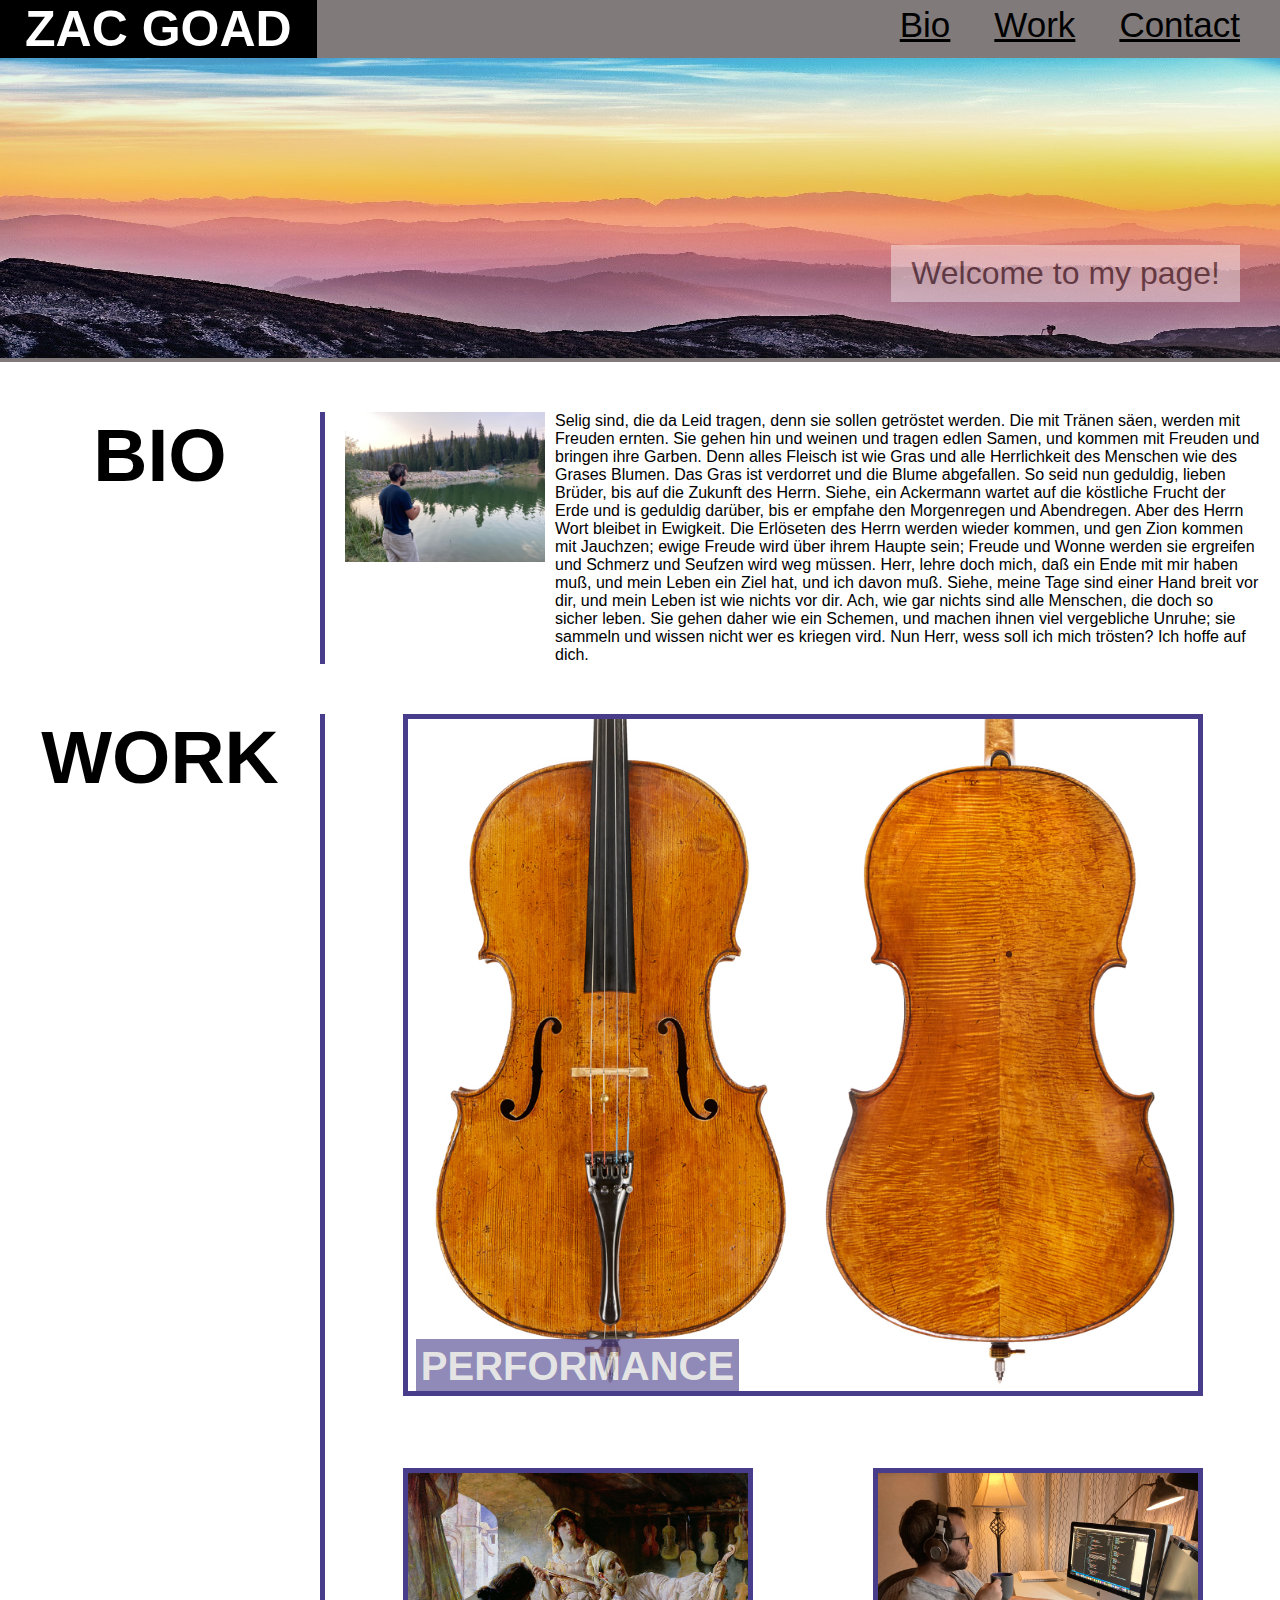
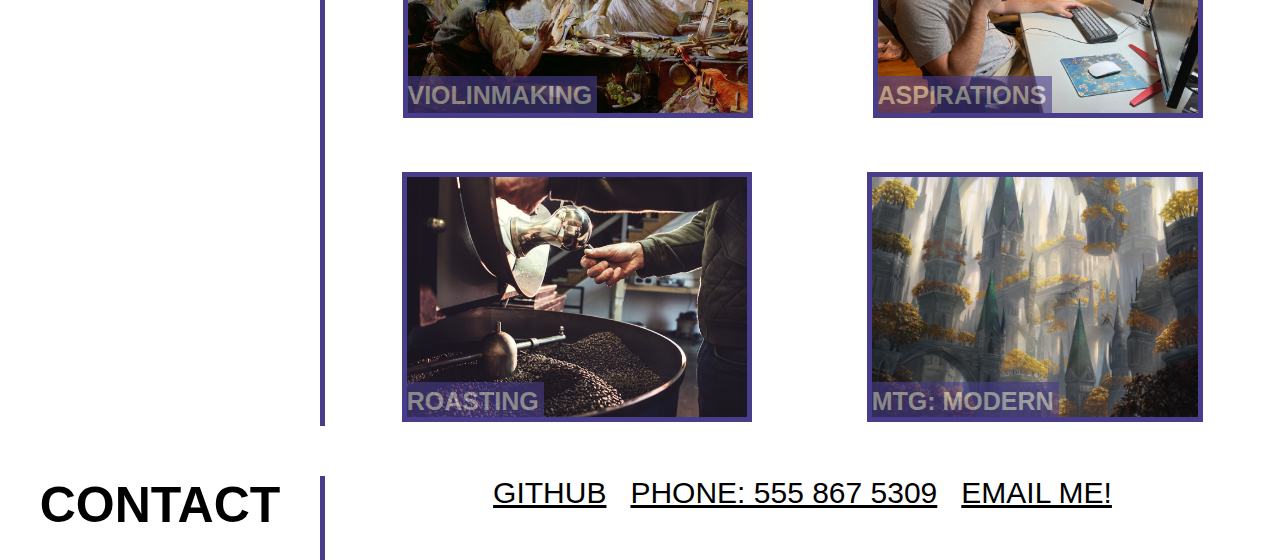
==== commit 29e3dff1: "commit" ====
--- a/index.html
+++ b/index.html
@@ -25,7 +25,7 @@
         <main>
             <section class="mobilecolumn rowdesktop">
                 <div class="width25">
-                    <h2>BIO</h2>
+                    <h2 id="Bio">BIO</h2>
                 </div>
                         <div class="biorow">
                             <img class="mephoto" src="./images/fishing.jpeg">
@@ -44,21 +44,21 @@
             </section>
             <section class="mobilecolumn rowdesktop">
                 <div class="width25">
-                    <h2>WORK</h2>
+                    <h2 id="Work">WORK</h2>
                 </div>
                     <div class="musicrow">
-                        <h3 class="overlaytextboxmain">PERFORMANCE</h3>
                         <img class="musicphoto" src="./images/tecchlercello.jpeg">
+                        <h3 class="maincard" id="littlecardhover">PERFORMANCE</h3>
                     </div>
             </section>
             <section>
                     <div class="secondrow">
                         <div class="violinmakingbox">
-                            <h3 class="overlaytextboxsub">VIOLINMAKING</h3>
+                            <h3 class="littlecard1" id="littlecardhover">VIOLINMAKING</h3>
                             <img class="stradivariphoto" src="./images/stradpainting.jpeg">
                         </div>
                         <div class="codingbox">
-                            <h3 class="overlaytextboxsub">ASPIRATIONS</h3>
+                            <h3 class="littlecard2" id="littlecardhover">ASPIRATIONS</h3>
                             <img class="codingphoto" src="./images/codingshot2.jpeg">
                         </div>
                     </div>
@@ -66,21 +66,25 @@
             <section>
                 <div class="thirdrow">
                     <div class="coffeebox">
-                        <h3 class="overlaytextboxsub">COFFEE: A LIFESTYLE</h3>
+                        <h3 class="littlecard3" id="littlecardhover">ROASTING</h3>
                         <img class="coffeephoto" src="./images/roaster.jpeg">
                     </div>
                     <div class="mtgbox">
-                        <h3 class="overlaytextboxsub">MTG: MODERN</h3>
+                        <h3 class="littlecard4" id="littlecardhover">MTG: MODERN</h3>
                         <img class="magicphoto" src="./images/ravnica.png">
                     </div>
                 </div>
             </section>
-        <section class="contactrow">
-            <div class="width25">
-                <h2>CONTACT</h2>
-            </div>
-
-        </section>
+            <footer class="footer" id="Contact">
+                <h2 class="contactblock">CONTACT</h2>
+                    <div>
+                        <ul>
+                            <li><a href="https://github.com/zjg39" target="_blank">GITHUB</a></li>
+                            <li><a href="https://youtu.be/boaJCrHNRMA" target="_blank">PHONE: 555 867 5309</a></li>
+                            <li><a href="https://www.amazon.com/produce-aisle-Russet-Potato-Large/dp/B000NSKB7Q/ref=sr_1_4_0o_fs?dchild=1&keywords=potato&qid=1631669840&sr=8-4" target="_blank">EMAIL ME!</a></li>
+                        </ul>
+                    </div>
+            </footer>
     </main>
 </body>
 </html>--- a/css/style.css
+++ b/css/style.css
@@ -15,7 +15,6 @@
     width: 100%;
     display: inline;
     background-color: white;
-    margin: 20px;
 }
 
 h1:hover {
@@ -74,7 +73,7 @@
 
 header div p:hover {
     opacity: 80%;
-    transition-duration: .5;
+    transition-duration: .5s;
 }
 
 
@@ -85,6 +84,7 @@
     align-items: flex-start;
     flex-direction: row;
     margin-top: 50px;
+    flex-wrap: wrap;
 }
 
 .secondrow {
@@ -94,6 +94,7 @@
     border-left: 5px solid darkslateblue;
     width: 75%;
     margin-left: 25%;
+    flex-wrap: wrap;
 }
 
 .thirdrow {
@@ -103,6 +104,7 @@
     border-left: 5px solid darkslateblue;
     width: 75%;
     margin-left: 25%;
+    flex-wrap: wrap;
 }
 
 
@@ -112,6 +114,7 @@
     font-family: 'Gill Sans', sans-serif;
     display: flex;
     font-size: 50px;
+    flex-wrap: wrap;
 }
 
 .biorow {
@@ -141,56 +144,157 @@
 .musicphoto {
     max-width: 800px;
     max-height: auto;
-}
-
-.overlaytextboxmain {
-    font-family: 'Gill Sans', sans-serif;
-    color: black;
-    font-size: 60px;
-    background-color: white;
-    opacity: 60%;
-    position: absolute;
-    margin-top: 400px;
-}
-
-.overlaytextboxmain:hover {
+    border: darkslateblue solid 5px;
+}
+
+.stradivariphoto {
+   max-width: 350px;
+   height: 250px;
+   border: darkslateblue solid 5px;
+   margin-top: 72px;
+   margin-right: 60px;
+}
+
+.codingphoto {
+   max-width: 360px;
+   height: 250px;
+   border: darkslateblue solid 5px;
+   margin-top: 72px;
+   margin-left: 60px;
+}
+
+.coffeephoto {
+    max-width: 350px;
+    height: 250px;
+    border: darkslateblue solid 5px;
+    margin-top: 50px;
+    margin-right: 55px;
+}
+
+.magicphoto {
+   max-width: 350px;
+   height: 250px;
+   border: darkslateblue solid 5px;
+   margin-top: 50px;
+   margin-left: 60px;
+}
+
+.maincard {
+    font-family: 'Gill Sans', 'Gill Sans MT', Calibri, 'Trebuchet MS', sans-serif;
+    font-size: 40px;
+    display: flex;
+    flex-direction: column;
+    justify-content: flex-start;
+    background-color: darkslateblue;
+    color: lightgray;
+    padding: 5px;
+    align-items: flex-start;
+    margin-top: 625px;
+    margin-right: 450px;
+    opacity: 60%;
+    position: absolute;
+}
+
+.littlecard1 {
+    font-family: 'Gill Sans', 'Gill Sans MT', Calibri, 'Trebuchet MS', sans-serif;
+    font-size: 25px;
+    display: flex;
+    flex-direction: column;
+    justify-content: flex-start;
+    background-color: darkslateblue;
+    color: lightgray;
+    padding: 5px;
+    position: absolute;
+    align-items: flex-end;
+    margin-top: 280px;
+    opacity: 60%;
+}
+
+.littlecard2 {
+    font-family: 'Gill Sans', 'Gill Sans MT', Calibri, 'Trebuchet MS', sans-serif;
+    font-size: 25px;
+    display: flex;
+    flex-direction: column;
+    justify-content: flex-start;
+    background-color: darkslateblue;
+    color: lightgray;
+    padding: 5px;
+    position: absolute;
+    align-items: flex-end;
+    margin-top: 280px;
+    opacity: 60%;
+    margin-left: 60px;
+}
+
+.littlecard3 {
+    font-family: 'Gill Sans', 'Gill Sans MT', Calibri, 'Trebuchet MS', sans-serif;
+    font-size: 25px;
+    display: flex;
+    flex-direction: column;
+    justify-content: flex-start;
+    background-color: darkslateblue;
+    color: lightgray;
+    padding: 5px;
+    position: absolute;
+    align-items: flex-end;
+    margin-top: 260px;
+    opacity: 60%;
+}
+
+.littlecard4 {
+    font-family: 'Gill Sans', 'Gill Sans MT', Calibri, 'Trebuchet MS', sans-serif;
+    font-size: 25px;
+    display: flex;
+    flex-direction: column;
+    justify-content: flex-start;
+    background-color: darkslateblue;
+    color: lightgray;
+    padding: 5px;
+    position: absolute;
+    align-items: flex-end;
+    margin-top: 260px;
+    opacity: 60%;
+    margin-left: 60px;
+}
+
+.contactblock {
+    display: flex;
+    flex-direction: row;
+    font-size: 50px;
+    font-family: 'Gill Sans', 'Gill Sans MT', Calibri, 'Trebuchet MS', sans-serif;
+    width: 25%;
+    justify-content: center;
+}
+
+.footer {
+    margin-top: 50px;
+    display: flex;
+    align-items: flex-start;
+    flex-direction: row;
+}
+
+footer div {
+    justify-content: center;
+    padding-bottom: 50px;
+    width: 75%;
+    border-left: 5px solid darkslateblue;
+    display: flex;
+    justify-content: center;
+}
+
+
+
+footer ul li {
+    display: inline;
+    list-style-type: none;
+    font-size: 30px;
+    padding: 0px 10px;
+}
+
+#littlecardhover:hover {
     opacity: 100%;
+    transition-delay: .1s;
     transition-duration: .5s;
 }
 
-.overlaytextboxsub {
-    font-family: 'Gill Sans', sans-serif;
-    color: black;
-    font-size: 30px;
-    background-color: white;
-    opacity: 60%;
-    position: absolute;
-    margin-top: 300px;
-}
-
-
-
-.overlaytextboxsub:hover {
-    opacity: 100%;
-    transition-duration: .5s;
-}
-
-.stradivariphoto {
-    max-width: 400px;
-    max-height: auto;
-}
-
-.codingphoto {
-    max-width: 400px;
-    max-height: auto;
-}
-
-.coffeephoto {
-    max-width: 400px;
-    max-height: auto;
-}
-
-.magicphoto {
-    max-width: 400px;
-    max-height: auto;
-}+
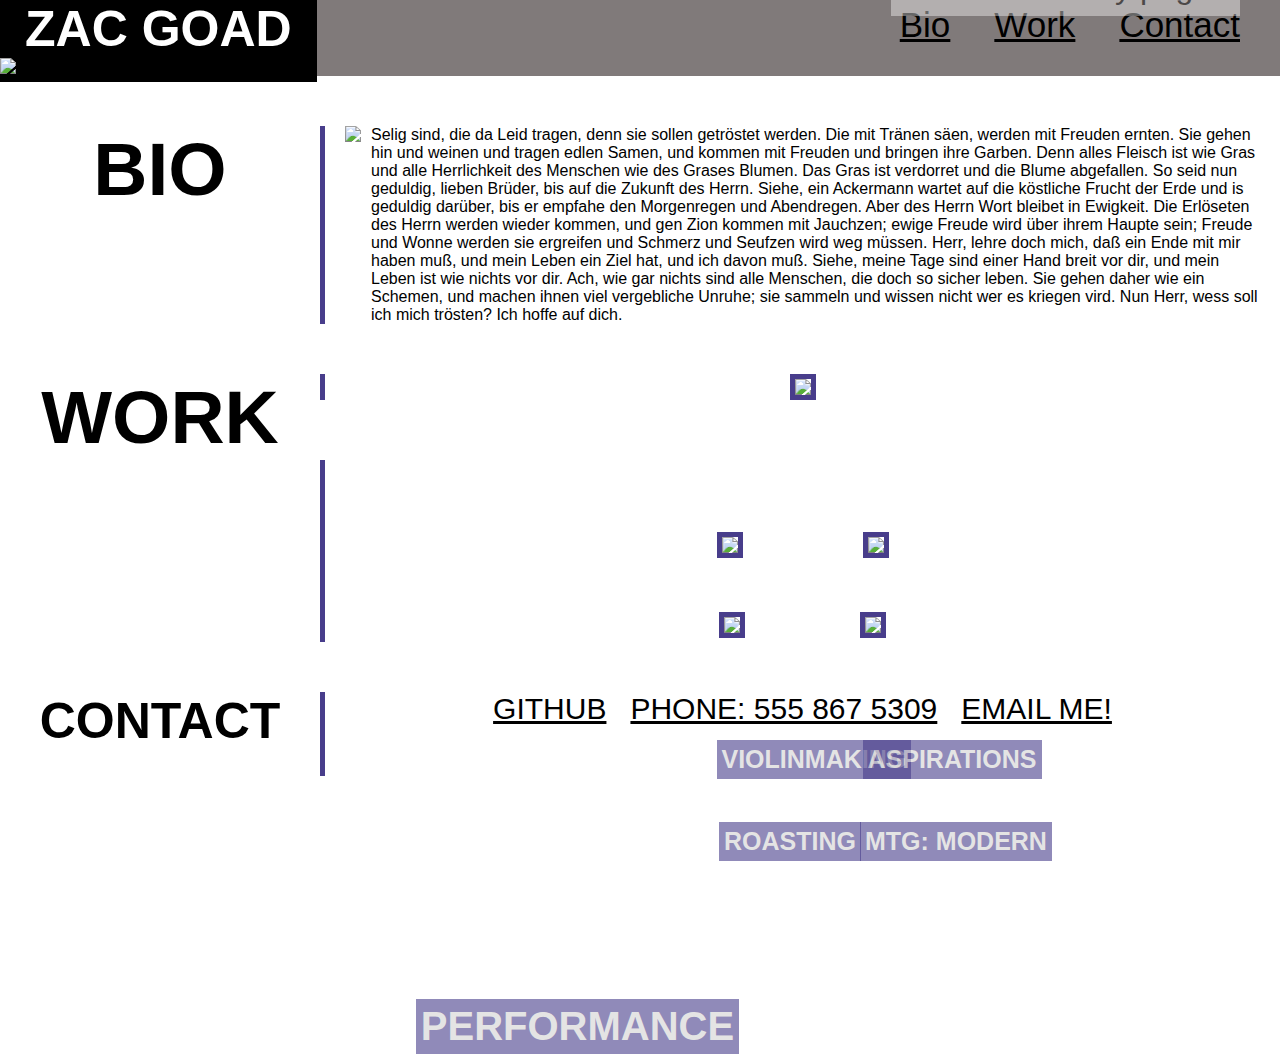
==== commit ee78b0e0: "commit" ====
--- a/index.html
+++ b/index.html
@@ -55,11 +55,11 @@
                     <div class="secondrow">
                         <div class="violinmakingbox">
                             <h3 class="littlecard1" id="littlecardhover">VIOLINMAKING</h3>
-                            <img class="stradivariphoto" src="./images/stradpainting.jpeg">
+                            <a href="https://www.vmsa.net/" target="_blank"><img class="stradivariphoto" src="./images/stradpainting.jpeg"></a>
                         </div>
                         <div class="codingbox">
                             <h3 class="littlecard2" id="littlecardhover">ASPIRATIONS</h3>
-                            <img class="codingphoto" src="./images/codingshot2.jpeg">
+                            <a href="https://zjg39.github.io/HoriseonRefactor-HW01/" target="_blank"><img class="codingphoto" src="./images/codingshot2.jpeg"></a>
                         </div>
                     </div>
             </section>
@@ -67,11 +67,11 @@
                 <div class="thirdrow">
                     <div class="coffeebox">
                         <h3 class="littlecard3" id="littlecardhover">ROASTING</h3>
-                        <img class="coffeephoto" src="./images/roaster.jpeg">
+                        <a href="https://youtu.be/N8meCjVsJWI" target="_blank"><img class="coffeephoto" src="./images/roaster.jpeg"></a>
                     </div>
                     <div class="mtgbox">
                         <h3 class="littlecard4" id="littlecardhover">MTG: MODERN</h3>
-                        <img class="magicphoto" src="./images/ravnica.png">
+                        <a href="https://youtu.be/3Q5NcIY5njA" target="_blank"><img class="magicphoto" src="./images/ravnica.png"></a>
                     </div>
                 </div>
             </section>
--- a/css/style.css
+++ b/css/style.css
@@ -46,7 +46,7 @@
 }
 
 a:hover {
-    color: white;
+    color: lightblue;
     transition-duration: .25s;
 }
 
@@ -297,4 +297,28 @@
     transition-duration: .5s;
 }
 
-
+@media screen and (max-width: 768px) {
+    footer ul li {
+        display: flex;
+        justify-content: center;
+    }
+    .musicphoto {
+        display: flex;
+        justify-content: center;
+        width: 100%;
+    }
+    .biorow {
+        flex-wrap: wrap;
+    }
+    h2 {
+        font-size: 40px;
+    }
+    footer div {
+        border: none;
+    }
+    header h1 {
+        padding: 5px;
+    }
+
+}
+
